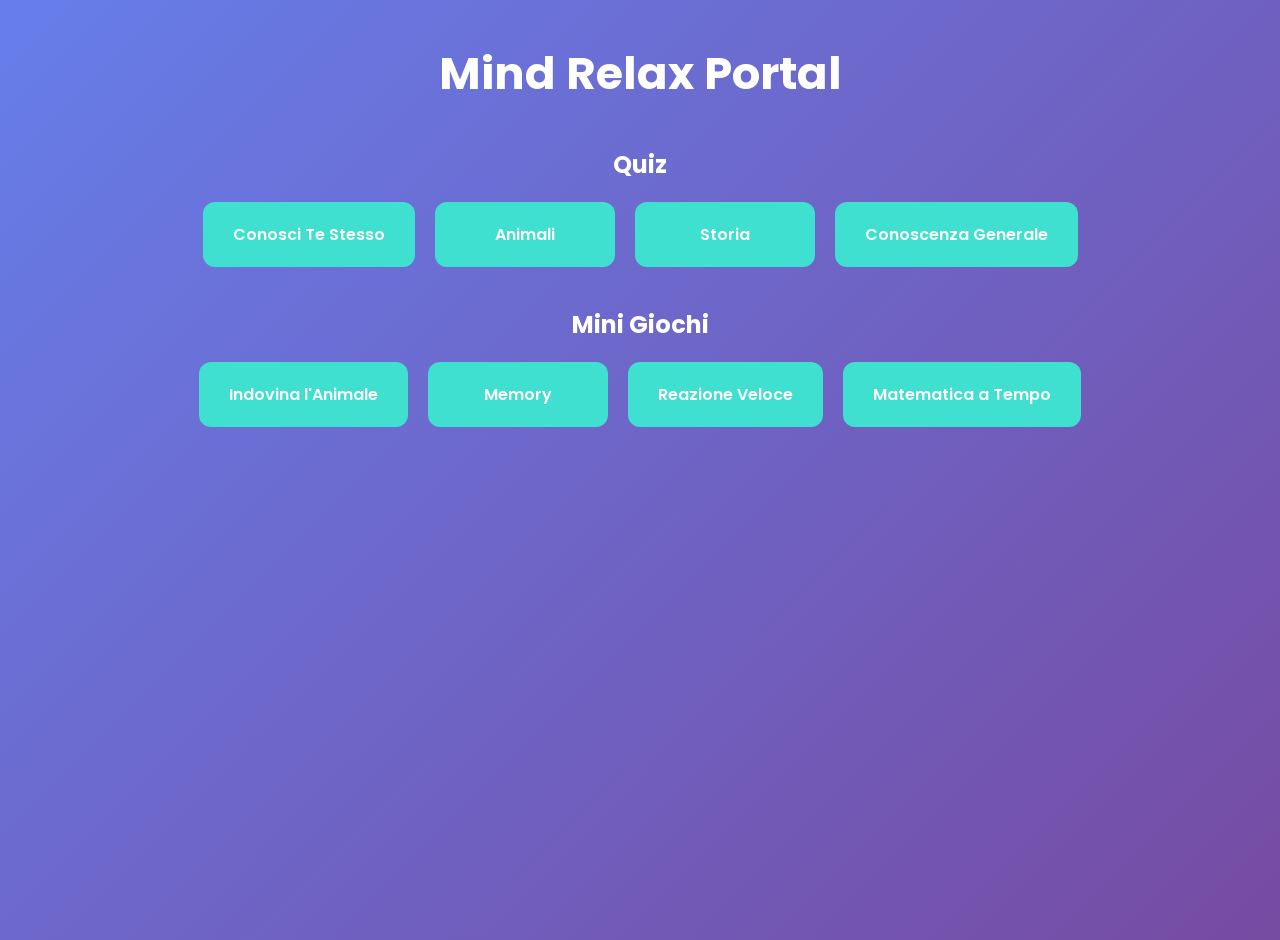
==== index.html @ cec90c24 "Add files via upload primo upload" ====
<!DOCTYPE html>
<html lang="it">
<head>
    <meta charset="UTF-8">
    <title>Mind Relax Portal</title>
    <style>
        @import url('https://fonts.googleapis.com/css2?family=Poppins:wght@300;600&display=swap');

        * {
            margin: 0;
            padding: 0;
            box-sizing: border-box;
        }

        body {
            font-family: 'Poppins', sans-serif;
            background: linear-gradient(135deg, #667eea, #764ba2);
            color: white;
            min-height: 100vh;
            text-align: center;
        }

        h1 {
            margin-top: 40px;
            font-size: 2.8rem;
        }

        h2 {
            margin: 40px 0 20px;
        }

        .grid {
            display: flex;
            flex-wrap: wrap;
            justify-content: center;
            gap: 20px;
        }

        .card {
            background: turquoise;
            padding: 20px 30px;
            border-radius: 12px;
            text-decoration: none;
            color: white;
            font-weight: 600;
            transition: 0.3s;
            min-width: 180px;
        }

        .card:hover {
            background: darkturquoise;
            transform: scale(1.05);
        }

        /* QUIZ */
        .quiz-container {
            margin-top: 60px;
        }

        .question {
            margin: 20px 0;
            font-size: 1.5rem;
        }

        .answer {
            background: turquoise;
            margin: 10px auto;
            padding: 12px;
            width: 60%;
            border-radius: 8px;
            cursor: pointer;
            transition: 0.3s;
        }

        .answer:hover {
            background: darkturquoise;
        }

        .result {
            margin-top: 30px;
            font-size: 1.4rem;
        }

        /* MEMORY */
        .memory-grid {
            display: grid;
            grid-template-columns: repeat(4, 80px);
            gap: 10px;
            justify-content: center;
            margin-top: 40px;
        }

        .memory-card {
            width: 80px;
            height: 80px;
            background: turquoise;
            display: flex;
            align-items: center;
            justify-content: center;
            font-size: 2rem;
            cursor: pointer;
            border-radius: 8px;
        }

        /* MEDIA QUERIES PER MOBILE */
        @media (max-width: 768px) {
            h1 {
                font-size: 2rem;
                margin-top: 30px;
            }

            h2 {
                margin: 30px 0 15px;
            }

            .grid {
                flex-direction: column;
                gap: 15px;
            }

            .card {
                width: 80%;
                padding: 15px 20px;
                font-size: 1.1rem;
            }

            .answer {
                width: 90%;
            }

            .memory-grid {
                grid-template-columns: repeat(3, 70px);
                gap: 8px;
            }

            .memory-card {
                width: 70px;
                height: 70px;
                font-size: 1.5rem;
            }
        }

        @media (max-width: 480px) {
            h1 {
                font-size: 1.6rem;
                margin-top: 20px;
            }

            h2 {
                margin: 20px 0 10px;
                font-size: 1.2rem;
            }

            .card {
                width: 90%;
                padding: 12px 15px;
                font-size: 1rem;
            }

            .memory-grid {
                grid-template-columns: repeat(2, 60px);
                gap: 6px;
            }

            .memory-card {
                width: 60px;
                height: 60px;
                font-size: 1.2rem;
            }
        }
    </style>
</head>
<body>

<div class="home">
    <h1>Mind Relax Portal</h1>

    <h2>Quiz</h2>
    <div class="grid">
        <a href="quiz-conosci.html" class="card">Conosci Te Stesso</a>
        <a href="quiz-animali.html" class="card">Animali</a>
        <a href="quiz-storia.html" class="card">Storia</a>
        <a href="quiz-generale.html" class="card">Conoscenza Generale</a>
    </div>

    <h2>Mini Giochi</h2>
    <div class="grid">
        <a href="indovina.html" class="card">Indovina l'Animale</a>
        <a href="memory.html" class="card">Memory</a>
        <a href="reazione.html" class="card">Reazione Veloce</a>
        <a href="matematica.html" class="card">Matematica a Tempo</a>
    </div>
</div>

</body>
</html>
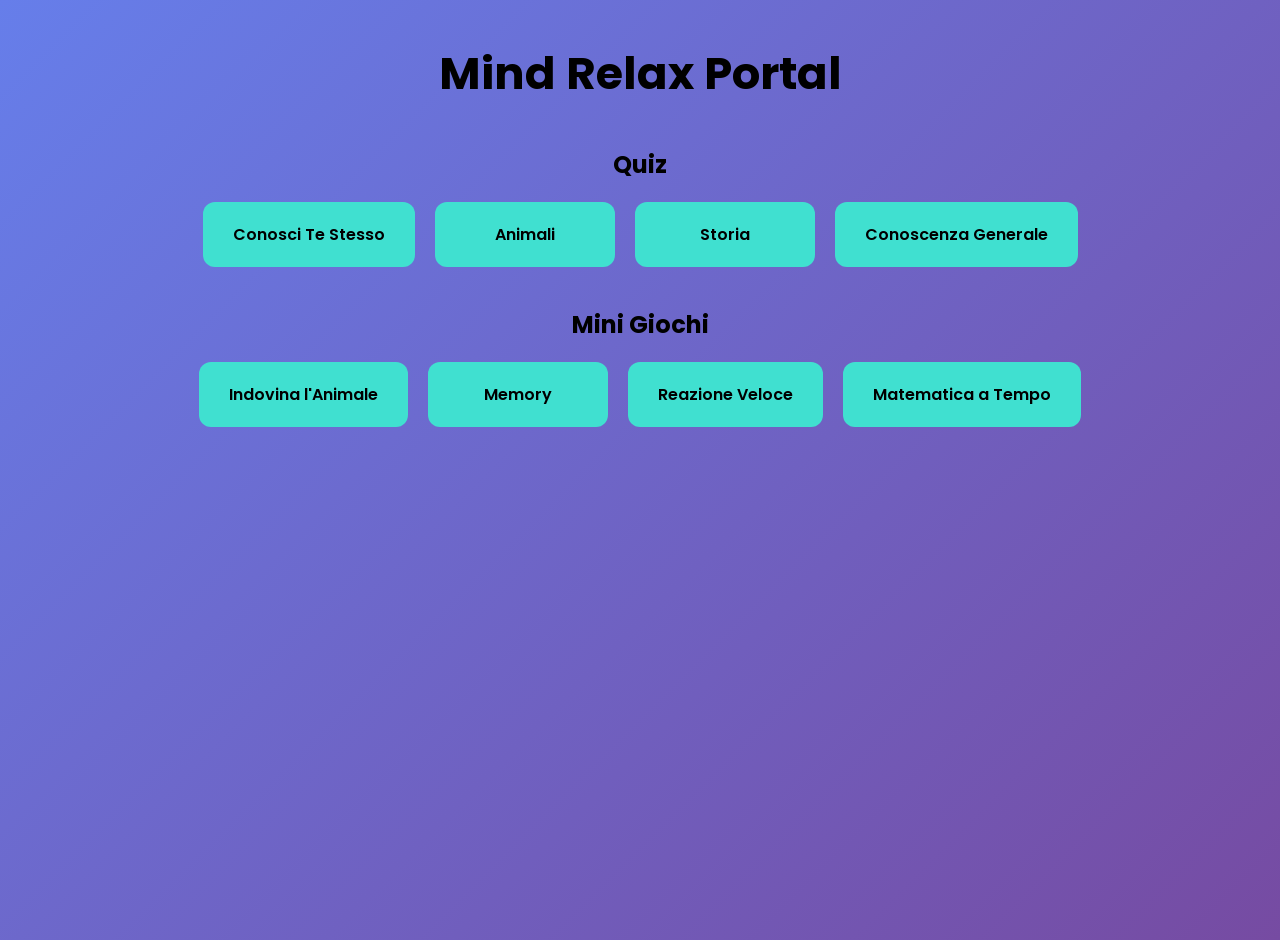
==== commit 70bd5c09: "Update index.html" ====
--- a/index.html
+++ b/index.html
@@ -19,7 +19,9 @@
             min-height: 100vh;
             text-align: center;
         }
-
+body, h1, h2, .card, .question, .answer, .result, .memory-card {
+            color: black !important;
+        }
         h1 {
             margin-top: 40px;
             font-size: 2.8rem;
@@ -193,4 +195,4 @@
 </div>
 
 </body>
-</html>+</html>
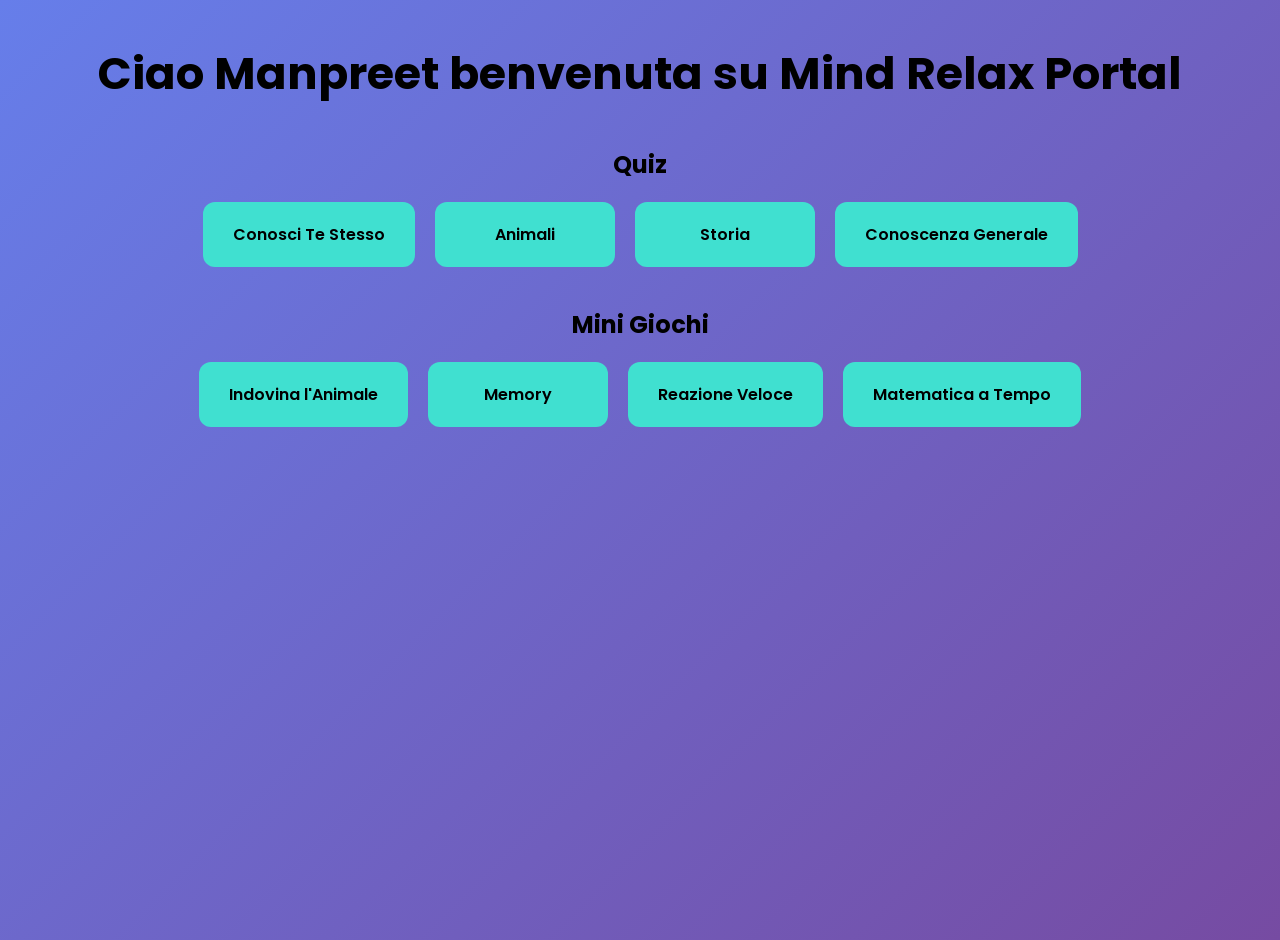
==== commit 4dc38a5f: "Update index.html" ====
--- a/index.html
+++ b/index.html
@@ -175,7 +175,7 @@
 <body>
 
 <div class="home">
-    <h1>Mind Relax Portal</h1>
+    <h1>Ciao Manpreet benvenuta su Mind Relax Portal</h1>
 
     <h2>Quiz</h2>
     <div class="grid">
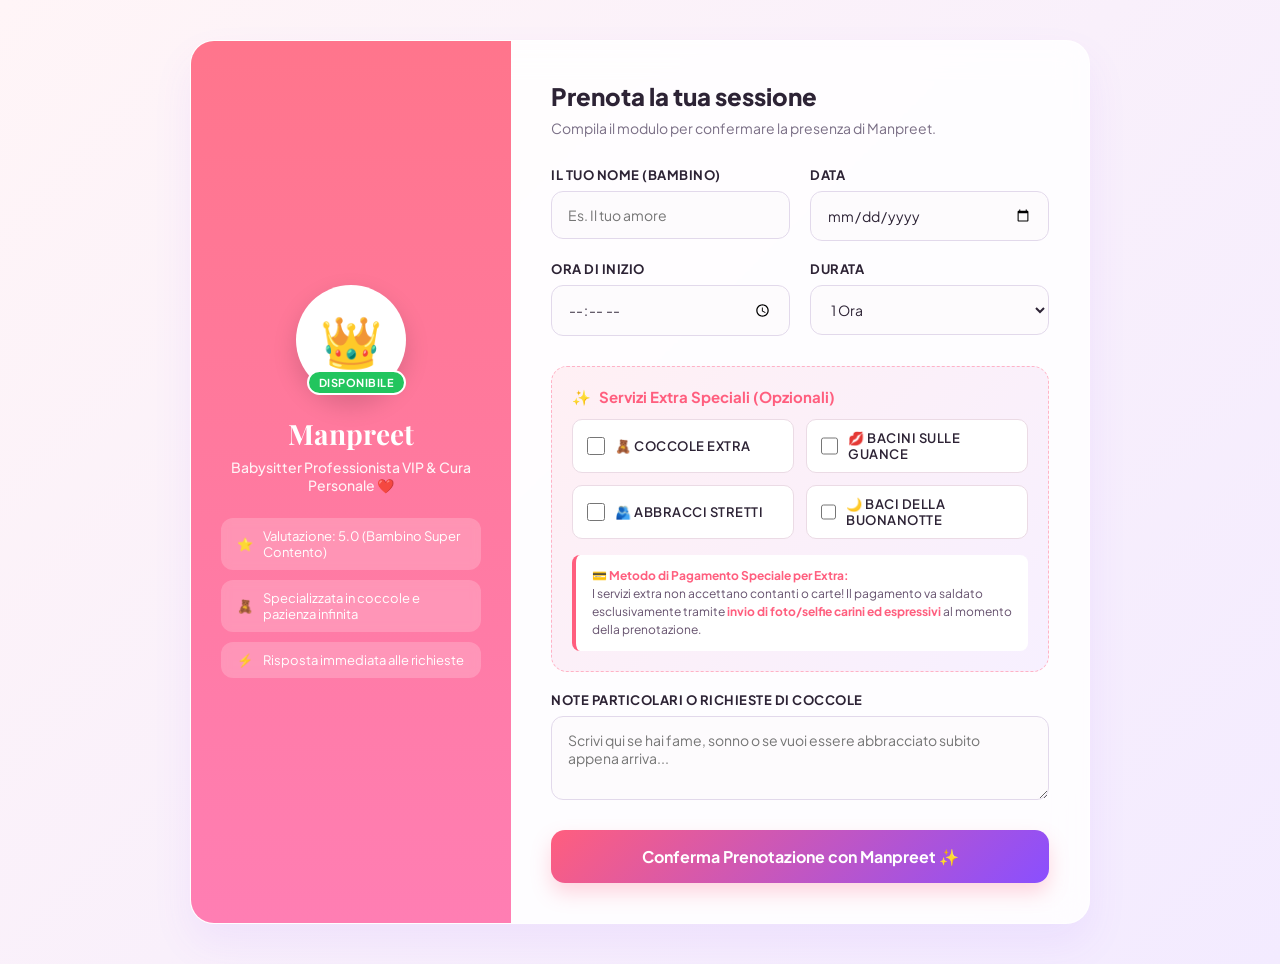
==== commit c434d329: "Create index.html" ====
--- a/index.html
+++ b/index.html
@@ -2,197 +2,531 @@
 <html lang="it">
 <head>
     <meta charset="UTF-8">
-    <title>Mind Relax Portal</title>
+    <meta name="viewport" content="width=device-width, initial-scale=1.0">
+    <title>Prenota Manpreet - Babysitter VIP</title>
+    <link rel="preconnect" href="https://fonts.googleapis.com">
+    <link rel="preconnect" href="https://fonts.gstatic.com" crossorigin>
+    <link href="https://fonts.googleapis.com/css2?family=Plus+Jakarta+Sans:wght@400;500;600;700;800&family=Playfair+Display:ital,wght@0,600;1,600&display=swap" rel="stylesheet">
     <style>
-        @import url('https://fonts.googleapis.com/css2?family=Poppins:wght@300;600&display=swap');
+        :root {
+            --primary: #ff5e7e;
+            --primary-hover: #e04867;
+            --secondary: #8a4fff;
+            --bg-gradient: linear-gradient(135deg, #fff5f7 0%, #f3ebff 100%);
+            --card-bg: rgba(255, 255, 255, 0.85);
+            --text-dark: #2d2335;
+            --text-muted: #7a6e85;
+            --accent-pink: #ffe3eb;
+            --accent-purple: #f0e6ff;
+            --shadow: 0 20px 40px rgba(138, 79, 255, 0.08);
+            --radius: 24px;
+        }
 
         * {
+            box-sizing: border-box;
             margin: 0;
             padding: 0;
-            box-sizing: border-box;
+            font-family: 'Plus Jakarta Sans', sans-serif;
         }
 
         body {
-            font-family: 'Poppins', sans-serif;
-            background: linear-gradient(135deg, #667eea, #764ba2);
+            background: var(--bg-gradient);
+            color: var(--text-dark);
+            min-height: 100vh;
+            padding: 40px 20px;
+            display: flex;
+            justify-content: center;
+            align-items: center;
+        }
+
+        .container {
+            width: 100%;
+            max-width: 900px;
+            background: var(--card-bg);
+            backdrop-filter: blur(16px);
+            border: 1px solid rgba(255, 255, 255, 0.6);
+            border-radius: var(--radius);
+            box-shadow: var(--shadow);
+            overflow: hidden;
+            display: grid;
+            grid-template-columns: 1fr;
+        }
+
+        @media (min-width: 768px) {
+            .container {
+                grid-template-columns: 320px 1fr;
+            }
+        }
+
+        /* Profile Sidebar */
+        .profile-card {
+            background: linear-gradient(180deg, #ff758c 0%, #ff7eb3 100%);
+            padding: 40px 30px;
             color: white;
-            min-height: 100vh;
             text-align: center;
-        }
-body, h1, h2, .card, .question, .answer, .result, .memory-card {
-            color: black !important;
-        }
-        h1 {
-            margin-top: 40px;
-            font-size: 2.8rem;
-        }
-
-        h2 {
-            margin: 40px 0 20px;
-        }
-
-        .grid {
-            display: flex;
-            flex-wrap: wrap;
+            display: flex;
+            flex-direction: column;
+            align-items: center;
             justify-content: center;
+            position: relative;
+        }
+
+        .avatar-container {
+            position: relative;
+            margin-bottom: 20px;
+        }
+
+        .avatar {
+            width: 110px;
+            height: 110px;
+            border-radius: 50%;
+            background: #fff;
+            display: flex;
+            align-items: center;
+            justify-content: center;
+            font-size: 50px;
+            box-shadow: 0 10px 25px rgba(0,0,0,0.15);
+            border: 4px solid rgba(255, 255, 255, 0.8);
+        }
+
+        .badge {
+            position: absolute;
+            bottom: 0;
+            right: 0;
+            background: #22c55e;
+            color: white;
+            font-size: 11px;
+            font-weight: 700;
+            padding: 4px 10px;
+            border-radius: 20px;
+            border: 2px solid white;
+            text-transform: uppercase;
+            letter-spacing: 0.5px;
+        }
+
+        .profile-card h1 {
+            font-family: 'Playfair Display', serif;
+            font-size: 28px;
+            margin-bottom: 6px;
+        }
+
+        .profile-card p.subtitle {
+            font-size: 14px;
+            opacity: 0.9;
+            margin-bottom: 24px;
+            font-weight: 500;
+        }
+
+        .info-pills {
+            display: flex;
+            flex-direction: column;
+            gap: 10px;
+            width: 100%;
+        }
+
+        .pill {
+            background: rgba(255, 255, 255, 0.2);
+            backdrop-filter: blur(5px);
+            padding: 10px 16px;
+            border-radius: 12px;
+            font-size: 13px;
+            display: flex;
+            align-items: center;
+            gap: 10px;
+            text-align: left;
+        }
+
+        /* Booking Form Area */
+        .booking-area {
+            padding: 40px;
+        }
+
+        .booking-header {
+            margin-bottom: 30px;
+        }
+
+        .booking-header h2 {
+            font-size: 24px;
+            font-weight: 800;
+            color: var(--text-dark);
+            margin-bottom: 8px;
+        }
+
+        .booking-header p {
+            color: var(--text-muted);
+            font-size: 14px;
+        }
+
+        .form-grid {
+            display: grid;
+            grid-template-columns: 1fr 1fr;
             gap: 20px;
         }
 
-        .card {
-            background: turquoise;
-            padding: 20px 30px;
+        .form-group {
+            display: flex;
+            flex-direction: column;
+            gap: 8px;
+        }
+
+        .form-group.full {
+            grid-column: span 2;
+        }
+
+        label {
+            font-size: 13px;
+            font-weight: 700;
+            color: var(--text-dark);
+            text-transform: uppercase;
+            letter-spacing: 0.5px;
+        }
+
+        input, select, textarea {
+            width: 100%;
+            padding: 14px 16px;
             border-radius: 12px;
-            text-decoration: none;
+            border: 1.5px solid #e2d9eb;
+            background: #fdfbfd;
+            font-size: 14px;
+            color: var(--text-dark);
+            transition: all 0.2s ease;
+            outline: none;
+        }
+
+        input:focus, select:focus, textarea:focus {
+            border-color: var(--secondary);
+            background: #fff;
+            box-shadow: 0 0 0 4px rgba(138, 79, 255, 0.1);
+        }
+
+        /* Extra Services Section */
+        .extras-section {
+            background: linear-gradient(135deg, #fff0f4 0%, #f7f0ff 100%);
+            border: 1.5px dashed #ffb3c6;
+            border-radius: 16px;
+            padding: 20px;
+            margin-top: 10px;
+        }
+
+        .extras-title {
+            font-size: 15px;
+            font-weight: 700;
+            color: var(--primary);
+            display: flex;
+            align-items: center;
+            gap: 8px;
+            margin-bottom: 12px;
+        }
+
+        .checkbox-group {
+            display: grid;
+            grid-template-columns: repeat(auto-fit, minmax(180px, 1fr));
+            gap: 12px;
+            margin-bottom: 16px;
+        }
+
+        .custom-checkbox {
+            display: flex;
+            align-items: center;
+            gap: 10px;
+            background: #fff;
+            padding: 10px 14px;
+            border-radius: 10px;
+            border: 1px solid #ebdbe5;
+            cursor: pointer;
+            user-select: none;
+            transition: all 0.2s ease;
+            font-size: 13px;
+            font-weight: 600;
+        }
+
+        .custom-checkbox:hover {
+            border-color: var(--primary);
+        }
+
+        .custom-checkbox input[type="checkbox"] {
+            width: 18px;
+            height: 18px;
+            accent-color: var(--primary);
+            cursor: pointer;
+        }
+
+        .payment-notice {
+            background: #fff;
+            border-left: 4px solid var(--primary);
+            padding: 12px 16px;
+            border-radius: 8px;
+            font-size: 12px;
+            color: #66526e;
+            line-height: 1.5;
+        }
+
+        .payment-notice strong {
+            color: var(--primary);
+        }
+
+        .btn-submit {
+            grid-column: span 2;
+            margin-top: 10px;
+            background: linear-gradient(135deg, var(--primary) 0%, var(--secondary) 100%);
             color: white;
+            padding: 16px;
+            border: none;
+            border-radius: 14px;
+            font-size: 16px;
+            font-weight: 700;
+            cursor: pointer;
+            box-shadow: 0 10px 20px rgba(255, 94, 126, 0.25);
+            transition: transform 0.2s ease, box-shadow 0.2s ease;
+        }
+
+        .btn-submit:hover {
+            transform: translateY(-2px);
+            box-shadow: 0 14px 26px rgba(255, 94, 126, 0.35);
+        }
+
+        /* Modal Popup */
+        .modal-overlay {
+            position: fixed;
+            top: 0;
+            left: 0;
+            width: 100%;
+            height: 100%;
+            background: rgba(0, 0, 0, 0.5);
+            backdrop-filter: blur(6px);
+            display: flex;
+            justify-content: center;
+            align-items: center;
+            opacity: 0;
+            pointer-events: none;
+            transition: opacity 0.3s ease;
+            z-index: 100;
+            padding: 20px;
+        }
+
+        .modal-overlay.active {
+            opacity: 1;
+            pointer-events: auto;
+        }
+
+        .modal-card {
+            background: white;
+            border-radius: 20px;
+            padding: 30px;
+            max-width: 450px;
+            width: 100%;
+            text-align: center;
+            box-shadow: 0 25px 50px rgba(0,0,0,0.2);
+            transform: scale(0.9);
+            transition: transform 0.3s ease;
+        }
+
+        .modal-overlay.active .modal-card {
+            transform: scale(1);
+        }
+
+        .modal-icon {
+            font-size: 50px;
+            margin-bottom: 15px;
+        }
+
+        .modal-card h3 {
+            font-size: 22px;
+            color: var(--text-dark);
+            margin-bottom: 10px;
+        }
+
+        .modal-card p {
+            font-size: 14px;
+            color: var(--text-muted);
+            margin-bottom: 20px;
+            line-height: 1.5;
+        }
+
+        .photo-box {
+            background: var(--accent-pink);
+            border: 2px dashed var(--primary);
+            padding: 15px;
+            border-radius: 12px;
+            color: var(--primary);
+            font-weight: 700;
+            font-size: 13px;
+            margin-bottom: 20px;
+        }
+
+        .btn-close {
+            background: var(--text-dark);
+            color: white;
+            padding: 12px 24px;
+            border: none;
+            border-radius: 10px;
             font-weight: 600;
-            transition: 0.3s;
-            min-width: 180px;
-        }
-
-        .card:hover {
-            background: darkturquoise;
-            transform: scale(1.05);
-        }
-
-        /* QUIZ */
-        .quiz-container {
-            margin-top: 60px;
-        }
-
-        .question {
-            margin: 20px 0;
-            font-size: 1.5rem;
-        }
-
-        .answer {
-            background: turquoise;
-            margin: 10px auto;
-            padding: 12px;
-            width: 60%;
-            border-radius: 8px;
             cursor: pointer;
-            transition: 0.3s;
-        }
-
-        .answer:hover {
-            background: darkturquoise;
-        }
-
-        .result {
-            margin-top: 30px;
-            font-size: 1.4rem;
-        }
-
-        /* MEMORY */
-        .memory-grid {
-            display: grid;
-            grid-template-columns: repeat(4, 80px);
-            gap: 10px;
-            justify-content: center;
-            margin-top: 40px;
-        }
-
-        .memory-card {
-            width: 80px;
-            height: 80px;
-            background: turquoise;
-            display: flex;
-            align-items: center;
-            justify-content: center;
-            font-size: 2rem;
-            cursor: pointer;
-            border-radius: 8px;
-        }
-
-        /* MEDIA QUERIES PER MOBILE */
-        @media (max-width: 768px) {
-            h1 {
-                font-size: 2rem;
-                margin-top: 30px;
+        }
+
+        @media (max-width: 600px) {
+            .form-grid {
+                grid-template-columns: 1fr;
             }
-
-            h2 {
-                margin: 30px 0 15px;
+            .form-group.full {
+                grid-column: span 1;
             }
-
-            .grid {
-                flex-direction: column;
-                gap: 15px;
-            }
-
-            .card {
-                width: 80%;
-                padding: 15px 20px;
-                font-size: 1.1rem;
-            }
-
-            .answer {
-                width: 90%;
-            }
-
-            .memory-grid {
-                grid-template-columns: repeat(3, 70px);
-                gap: 8px;
-            }
-
-            .memory-card {
-                width: 70px;
-                height: 70px;
-                font-size: 1.5rem;
-            }
-        }
-
-        @media (max-width: 480px) {
-            h1 {
-                font-size: 1.6rem;
-                margin-top: 20px;
-            }
-
-            h2 {
-                margin: 20px 0 10px;
-                font-size: 1.2rem;
-            }
-
-            .card {
-                width: 90%;
-                padding: 12px 15px;
-                font-size: 1rem;
-            }
-
-            .memory-grid {
-                grid-template-columns: repeat(2, 60px);
-                gap: 6px;
-            }
-
-            .memory-card {
-                width: 60px;
-                height: 60px;
-                font-size: 1.2rem;
+            .btn-submit {
+                grid-column: span 1;
             }
         }
     </style>
 </head>
 <body>
 
-<div class="home">
-    <h1>Ciao Manpreet benvenuta su Mind Relax Portal</h1>
-
-    <h2>Quiz</h2>
-    <div class="grid">
-        <a href="quiz-conosci.html" class="card">Conosci Te Stesso</a>
-        <a href="quiz-animali.html" class="card">Animali</a>
-        <a href="quiz-storia.html" class="card">Storia</a>
-        <a href="quiz-generale.html" class="card">Conoscenza Generale</a>
+    <div class="container">
+        <!-- Profile Sidebar -->
+        <div class="profile-card">
+            <div class="avatar-container">
+                <div class="avatar">👑</div>
+                <span class="badge">Disponibile</span>
+            </div>
+            <h1>Manpreet</h1>
+            <p class="subtitle">Babysitter Professionista VIP & Cura Personale ❤️</p>
+            
+            <div class="info-pills">
+                <div class="pill">
+                    <span>⭐</span>
+                    <span>Valutazione: 5.0 (Bambino Super Contento)</span>
+                </div>
+                <div class="pill">
+                    <span>🧸</span>
+                    <span>Specializzata in coccole e pazienza infinita</span>
+                </div>
+                <div class="pill">
+                    <span>⚡</span>
+                    <span>Risposta immediata alle richieste</span>
+                </div>
+            </div>
+        </div>
+
+        <!-- Booking Form -->
+        <div class="booking-area">
+            <div class="booking-header">
+                <h2>Prenota la tua sessione</h2>
+                <p>Compila il modulo per confermare la presenza di Manpreet.</p>
+            </div>
+
+            <form id="bookingForm" class="form-grid" onsubmit="handleBooking(event)">
+                <div class="form-group">
+                    <label for="name">Il tuo Nome (Bambino)</label>
+                    <input type="text" id="name" placeholder="Es. Il tuo amore" required>
+                </div>
+
+                <div class="form-group">
+                    <label for="date">Data</label>
+                    <input type="date" id="date" required>
+                </div>
+
+                <div class="form-group">
+                    <label for="time">Ora di Inizio</label>
+                    <input type="time" id="time" required>
+                </div>
+
+                <div class="form-group">
+                    <label for="duration">Durata</label>
+                    <select id="duration" required>
+                        <option value="1">1 Ora</option>
+                        <option value="2">2 Ore</option>
+                        <option value="5">Tutta la Sera</option>
+                        <option value="24">Tutto il Weekend 😍</option>
+                    </select>
+                </div>
+
+                <!-- Extra Services Section -->
+                <div class="form-group full">
+                    <div class="extras-section">
+                        <div class="extras-title">
+                            <span>✨</span> Servizi Extra Speciali (Opzionali)
+                        </div>
+                        <div class="checkbox-group">
+                            <label class="custom-checkbox">
+                                <input type="checkbox" name="extra" value="Coccole">
+                                <span>🧸 Coccole extra</span>
+                            </label>
+                            <label class="custom-checkbox">
+                                <input type="checkbox" name="extra" value="Bacini">
+                                <span>💋 Bacini sulle guance</span>
+                            </label>
+                            <label class="custom-checkbox">
+                                <input type="checkbox" name="extra" value="Abbracci">
+                                <span>🫂 Abbracci stretti</span>
+                            </label>
+                            <label class="custom-checkbox">
+                                <input type="checkbox" name="extra" value="Baci della buonanotte">
+                                <span>🌙 Baci della buonanotte</span>
+                            </label>
+                        </div>
+                        <div class="payment-notice">
+                            <strong>💳 Metodo di Pagamento Speciale per Extra:</strong><br>
+                            I servizi extra non accettano contanti o carte! Il pagamento va saldato esclusivamente tramite <strong>invio di foto/selfie carini ed espressivi</strong> al momento della prenotazione.
+                        </div>
+                    </div>
+                </div>
+
+                <div class="form-group full">
+                    <label for="notes">Note particolari o richieste di coccole</label>
+                    <textarea id="notes" rows="3" placeholder="Scrivi qui se hai fame, sonno o se vuoi essere abbracciato subito appena arriva..."></textarea>
+                </div>
+
+                <button type="submit" class="btn-submit">Conferma Prenotazione con Manpreet ✨</button>
+            </form>
+        </div>
     </div>
 
-    <h2>Mini Giochi</h2>
-    <div class="grid">
-        <a href="indovina.html" class="card">Indovina l'Animale</a>
-        <a href="memory.html" class="card">Memory</a>
-        <a href="reazione.html" class="card">Reazione Veloce</a>
-        <a href="matematica.html" class="card">Matematica a Tempo</a>
+    <!-- Modal Output -->
+    <div class="modal-overlay" id="modalOverlay">
+        <div class="modal-card">
+            <div class="modal-icon">🎉</div>
+            <h3>Prenotazione Inviata!</h3>
+            <p id="modalMessage">Manpreet ha ricevuto la tua richiesta.</p>
+            <div class="photo-box" id="photoReminder">
+                📸 ATTENZIONE: Per attivare i servizi extra selezionati, devi inviare subito una tua foto al suo WhatsApp/Chat!
+            </div>
+            <button class="btn-close" onclick="closeModal()">Ho capito, vado a fare la foto! 🤳</button>
+        </div>
     </div>
-</div>
-
+
+    <script>
+        function handleBooking(event) {
+            event.preventDefault();
+
+            const name = document.getElementById('name').value;
+            const date = document.getElementById('date').value;
+            const time = document.getElementById('time').value;
+            
+            // Collect checked extras
+            const selectedExtras = [];
+            document.querySelectorAll('input[name="extra"]:checked').forEach(checkbox => {
+                selectedExtras.push(checkbox.value);
+            });
+
+            const modalOverlay = document.getElementById('modalOverlay');
+            const modalMessage = document.getElementById('modalMessage');
+            const photoReminder = document.getElementById('photoReminder');
+
+            let msg = `Grande ${name}! La tua prenotazione per il ${date} alle ore ${time} con Manpreet è stata registrata con successo!`;
+
+            if (selectedExtras.length > 0) {
+                msg += `<br><br>Hai aggiunto gli extra: <strong>${selectedExtras.join(', ')}</strong>.`;
+                photoReminder.style.display = "block";
+            } else {
+                photoReminder.style.display = "none";
+            }
+
+            modalMessage.innerHTML = msg;
+            modalOverlay.classList.add('active');
+        }
+
+        function closeModal() {
+            document.getElementById('modalOverlay').classList.remove('active');
+            document.getElementById('bookingForm').reset();
+        }
+    </script>
 </body>
 </html>
